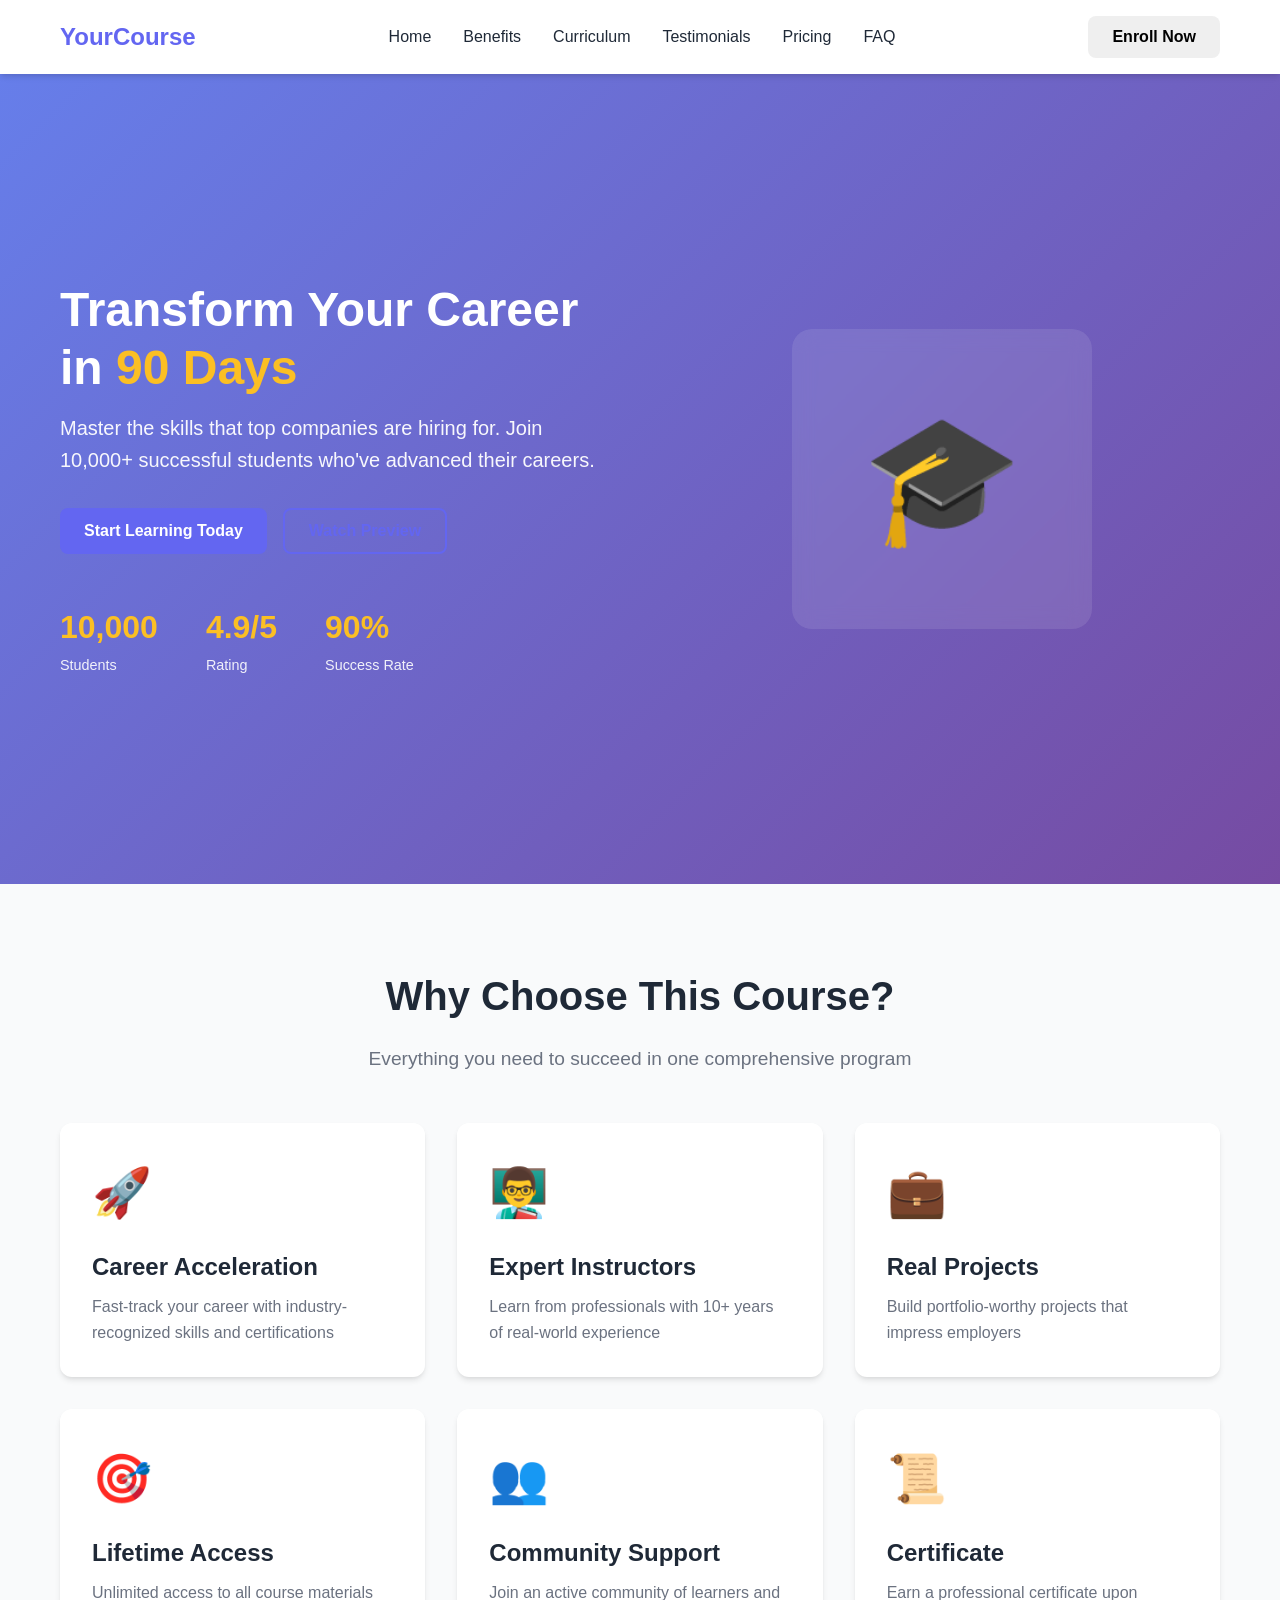
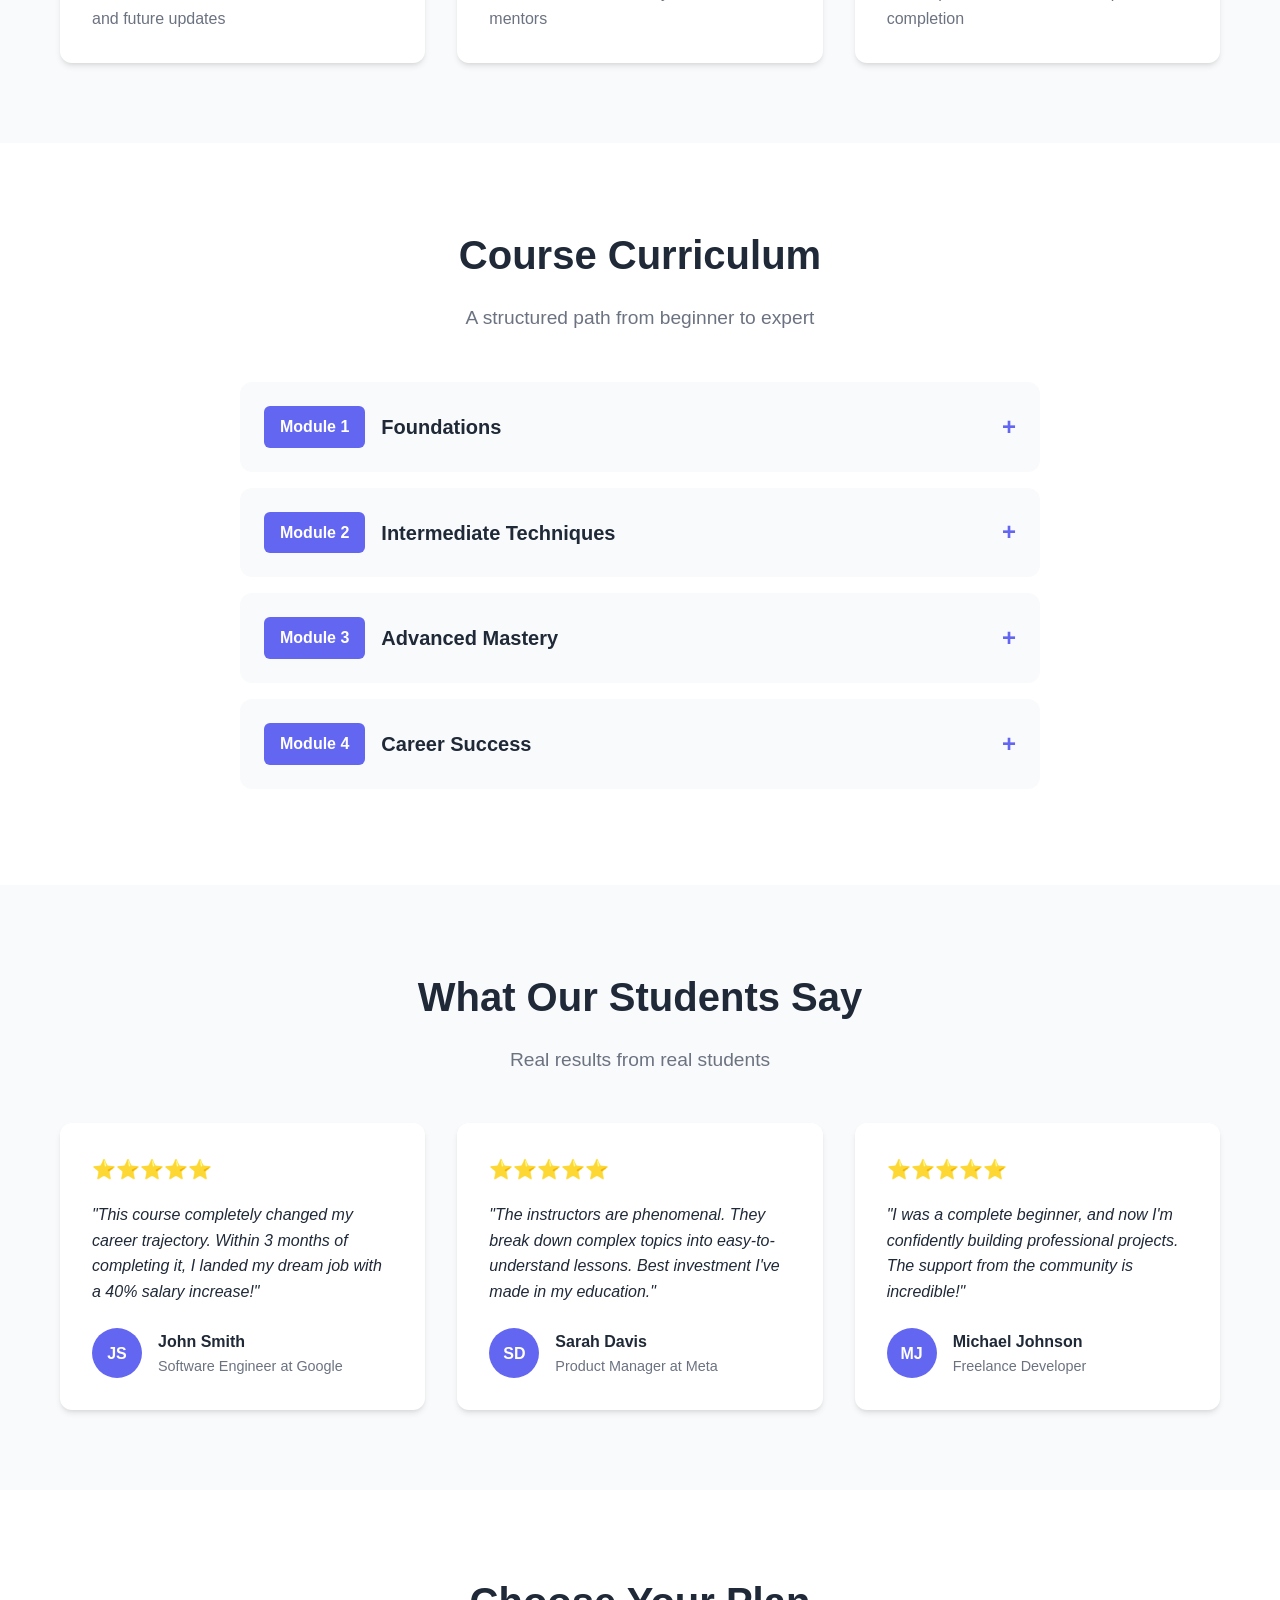
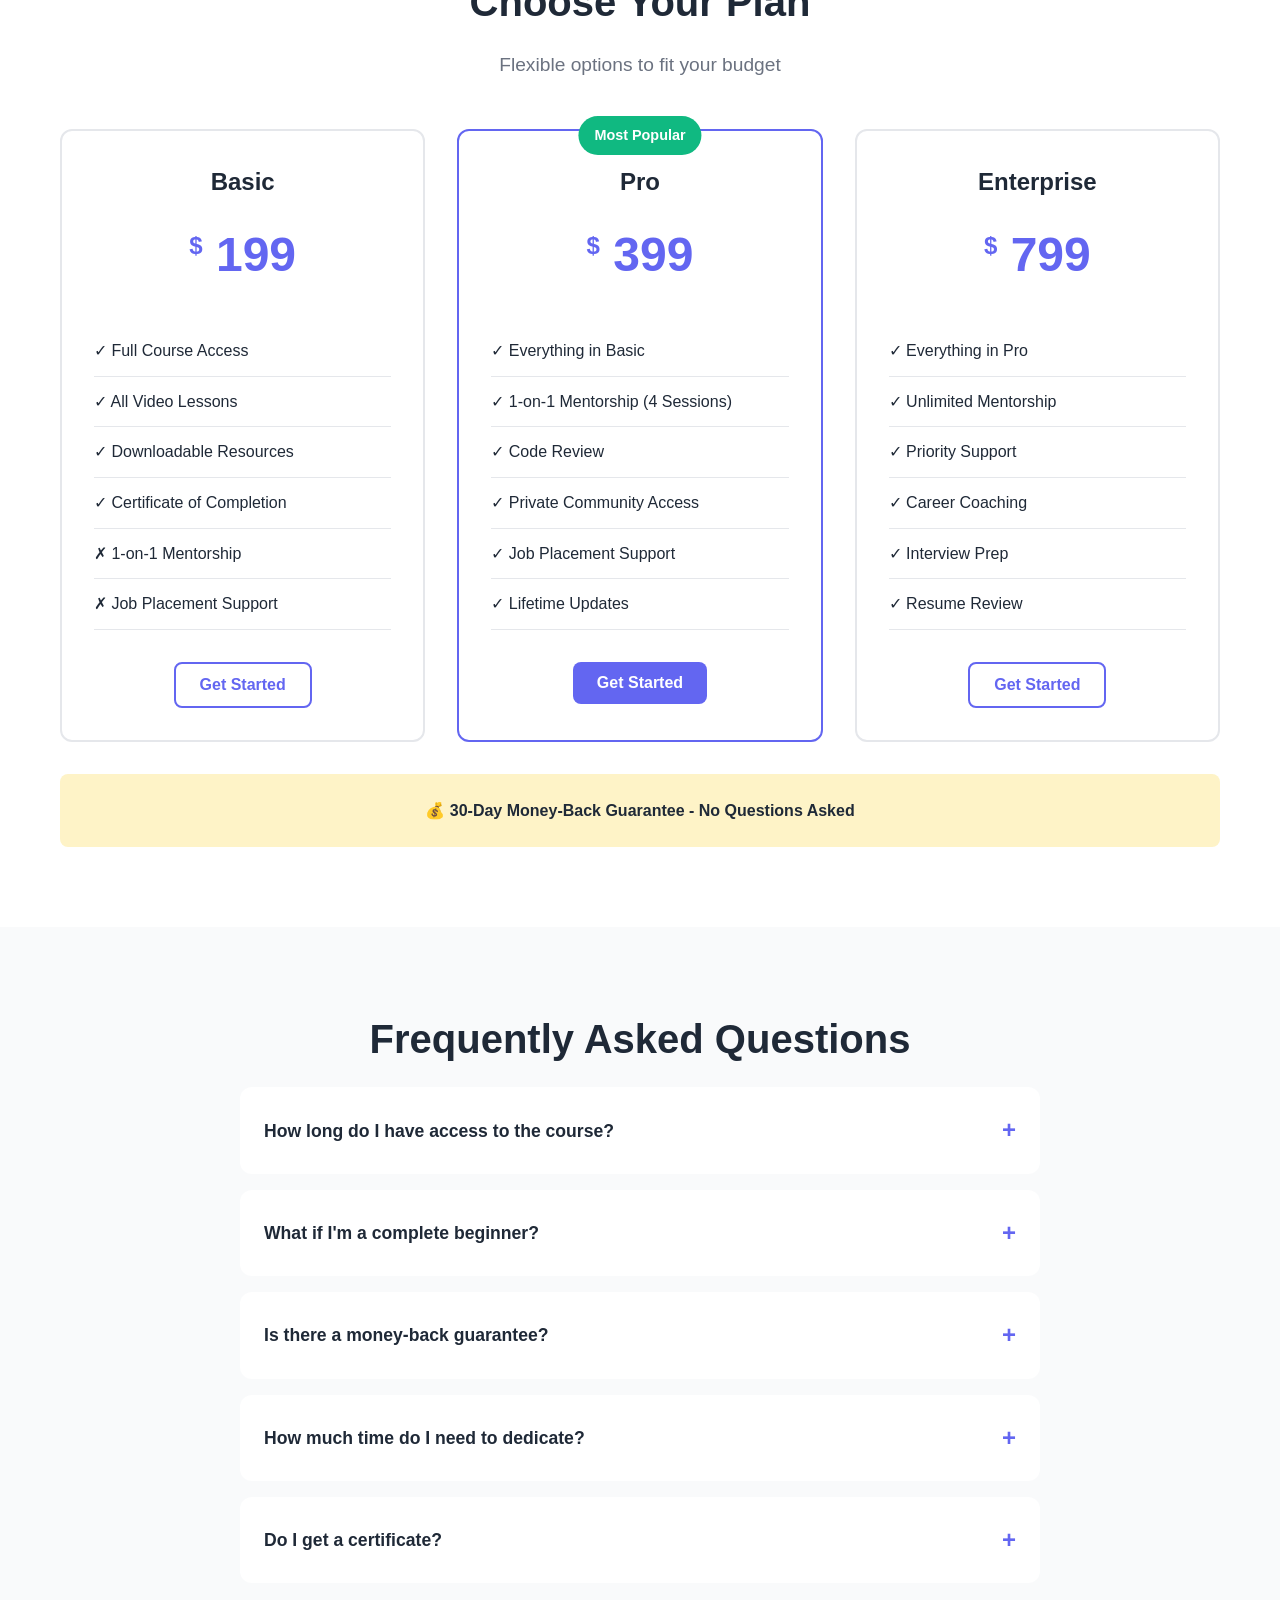
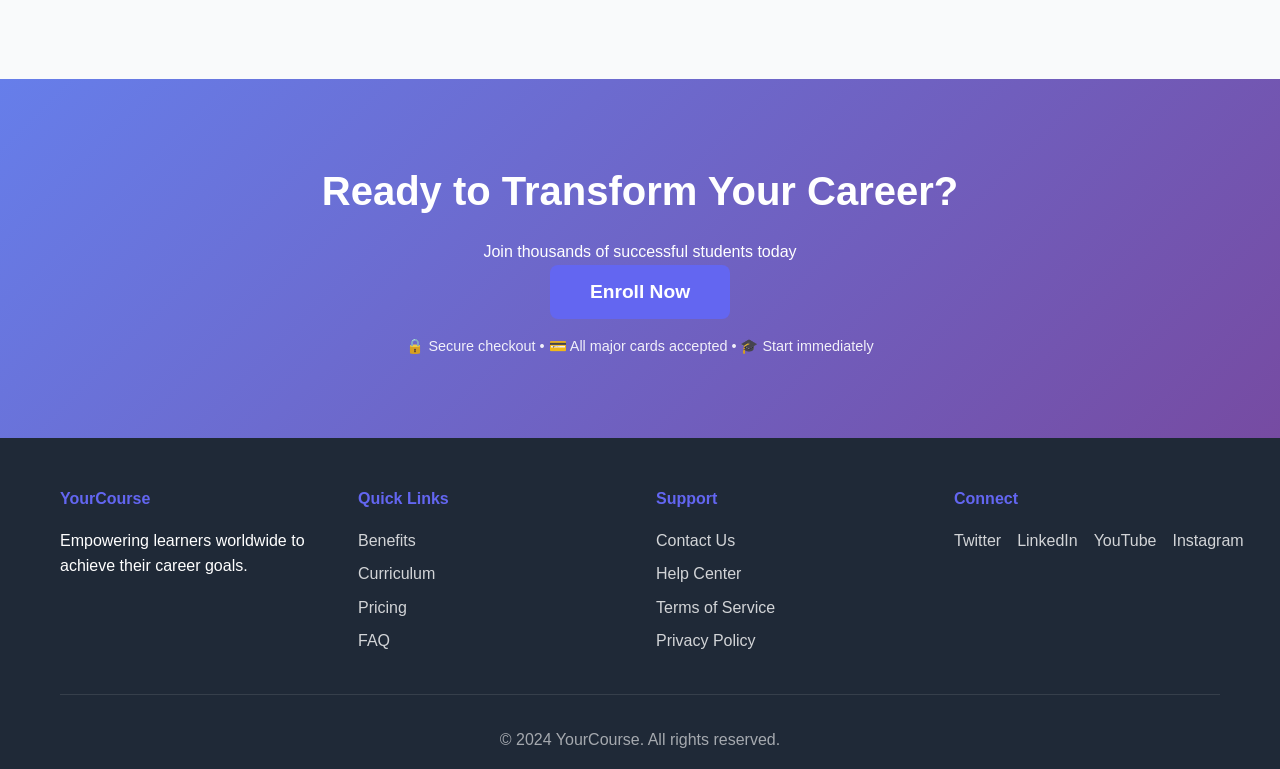
==== index.html @ 34259ab9 "Add professional course sales page - Create responsive landing page with HTML, CSS, and JavaScript -" ====
<!DOCTYPE html>
<html lang="en">
<head>
    <meta charset="UTF-8">
    <meta name="viewport" content="width=device-width, initial-scale=1.0">
    <meta name="description" content="Transform your career with our comprehensive course. Learn from industry experts and master in-demand skills.">
    <title>Master Your Skills - Professional Course</title>
    <link rel="stylesheet" href="styles.css">
</head>
<body>
    <!-- Navigation -->
    <nav class="navbar" id="navbar">
        <div class="container nav-container">
            <div class="logo">YourCourse</div>
            <ul class="nav-menu" id="navMenu">
                <li><a href="#hero">Home</a></li>
                <li><a href="#benefits">Benefits</a></li>
                <li><a href="#curriculum">Curriculum</a></li>
                <li><a href="#testimonials">Testimonials</a></li>
                <li><a href="#pricing">Pricing</a></li>
                <li><a href="#faq">FAQ</a></li>
            </ul>
            <button class="cta-button nav-cta">Enroll Now</button>
            <div class="hamburger" id="hamburger">
                <span></span>
                <span></span>
                <span></span>
            </div>
        </div>
    </nav>

    <!-- Hero Section -->
    <section id="hero" class="hero">
        <div class="container hero-container">
            <div class="hero-content">
                <h1 class="hero-title">Transform Your Career in <span class="highlight">90 Days</span></h1>
                <p class="hero-subtitle">Master the skills that top companies are hiring for. Join 10,000+ successful students who've advanced their careers.</p>
                <div class="hero-cta">
                    <button class="cta-button primary">Start Learning Today</button>
                    <button class="cta-button secondary">Watch Preview</button>
                </div>
                <div class="hero-stats">
                    <div class="stat">
                        <span class="stat-number">10,000+</span>
                        <span class="stat-label">Students</span>
                    </div>
                    <div class="stat">
                        <span class="stat-number">4.9/5</span>
                        <span class="stat-label">Rating</span>
                    </div>
                    <div class="stat">
                        <span class="stat-number">90%</span>
                        <span class="stat-label">Success Rate</span>
                    </div>
                </div>
            </div>
            <div class="hero-image">
                <div class="placeholder-image">🎓</div>
            </div>
        </div>
    </section>

    <!-- Benefits Section -->
    <section id="benefits" class="benefits">
        <div class="container">
            <h2 class="section-title">Why Choose This Course?</h2>
            <p class="section-subtitle">Everything you need to succeed in one comprehensive program</p>
            <div class="benefits-grid">
                <div class="benefit-card">
                    <div class="benefit-icon">🚀</div>
                    <h3>Career Acceleration</h3>
                    <p>Fast-track your career with industry-recognized skills and certifications</p>
                </div>
                <div class="benefit-card">
                    <div class="benefit-icon">👨‍🏫</div>
                    <h3>Expert Instructors</h3>
                    <p>Learn from professionals with 10+ years of real-world experience</p>
                </div>
                <div class="benefit-card">
                    <div class="benefit-icon">💼</div>
                    <h3>Real Projects</h3>
                    <p>Build portfolio-worthy projects that impress employers</p>
                </div>
                <div class="benefit-card">
                    <div class="benefit-icon">🎯</div>
                    <h3>Lifetime Access</h3>
                    <p>Unlimited access to all course materials and future updates</p>
                </div>
                <div class="benefit-card">
                    <div class="benefit-icon">👥</div>
                    <h3>Community Support</h3>
                    <p>Join an active community of learners and mentors</p>
                </div>
                <div class="benefit-card">
                    <div class="benefit-icon">📜</div>
                    <h3>Certificate</h3>
                    <p>Earn a professional certificate upon completion</p>
                </div>
            </div>
        </div>
    </section>

    <!-- Curriculum Section -->
    <section id="curriculum" class="curriculum">
        <div class="container">
            <h2 class="section-title">Course Curriculum</h2>
            <p class="section-subtitle">A structured path from beginner to expert</p>
            <div class="curriculum-container">
                <div class="module">
                    <div class="module-header">
                        <span class="module-number">Module 1</span>
                        <h3>Foundations</h3>
                        <span class="module-toggle">+</span>
                    </div>
                    <div class="module-content">
                        <ul>
                            <li>✓ Introduction and Overview</li>
                            <li>✓ Core Concepts and Principles</li>
                            <li>✓ Setting Up Your Environment</li>
                            <li>✓ First Hands-On Project</li>
                        </ul>
                    </div>
                </div>
                <div class="module">
                    <div class="module-header">
                        <span class="module-number">Module 2</span>
                        <h3>Intermediate Techniques</h3>
                        <span class="module-toggle">+</span>
                    </div>
                    <div class="module-content">
                        <ul>
                            <li>✓ Advanced Concepts</li>
                            <li>✓ Best Practices and Patterns</li>
                            <li>✓ Real-World Applications</li>
                            <li>✓ Project: Build a Full Application</li>
                        </ul>
                    </div>
                </div>
                <div class="module">
                    <div class="module-header">
                        <span class="module-number">Module 3</span>
                        <h3>Advanced Mastery</h3>
                        <span class="module-toggle">+</span>
                    </div>
                    <div class="module-content">
                        <ul>
                            <li>✓ Expert-Level Techniques</li>
                            <li>✓ Performance Optimization</li>
                            <li>✓ Industry Best Practices</li>
                            <li>✓ Capstone Project</li>
                        </ul>
                    </div>
                </div>
                <div class="module">
                    <div class="module-header">
                        <span class="module-number">Module 4</span>
                        <h3>Career Success</h3>
                        <span class="module-toggle">+</span>
                    </div>
                    <div class="module-content">
                        <ul>
                            <li>✓ Portfolio Development</li>
                            <li>✓ Interview Preparation</li>
                            <li>✓ Job Search Strategies</li>
                            <li>✓ Continuing Education Path</li>
                        </ul>
                    </div>
                </div>
            </div>
        </div>
    </section>

    <!-- Testimonials Section -->
    <section id="testimonials" class="testimonials">
        <div class="container">
            <h2 class="section-title">What Our Students Say</h2>
            <p class="section-subtitle">Real results from real students</p>
            <div class="testimonials-grid">
                <div class="testimonial-card">
                    <div class="stars">⭐⭐⭐⭐⭐</div>
                    <p class="testimonial-text">"This course completely changed my career trajectory. Within 3 months of completing it, I landed my dream job with a 40% salary increase!"</p>
                    <div class="testimonial-author">
                        <div class="author-avatar">JS</div>
                        <div>
                            <div class="author-name">John Smith</div>
                            <div class="author-title">Software Engineer at Google</div>
                        </div>
                    </div>
                </div>
                <div class="testimonial-card">
                    <div class="stars">⭐⭐⭐⭐⭐</div>
                    <p class="testimonial-text">"The instructors are phenomenal. They break down complex topics into easy-to-understand lessons. Best investment I've made in my education."</p>
                    <div class="testimonial-author">
                        <div class="author-avatar">SD</div>
                        <div>
                            <div class="author-name">Sarah Davis</div>
                            <div class="author-title">Product Manager at Meta</div>
                        </div>
                    </div>
                </div>
                <div class="testimonial-card">
                    <div class="stars">⭐⭐⭐⭐⭐</div>
                    <p class="testimonial-text">"I was a complete beginner, and now I'm confidently building professional projects. The support from the community is incredible!"</p>
                    <div class="testimonial-author">
                        <div class="author-avatar">MJ</div>
                        <div>
                            <div class="author-name">Michael Johnson</div>
                            <div class="author-title">Freelance Developer</div>
                        </div>
                    </div>
                </div>
            </div>
        </div>
    </section>

    <!-- Pricing Section -->
    <section id="pricing" class="pricing">
        <div class="container">
            <h2 class="section-title">Choose Your Plan</h2>
            <p class="section-subtitle">Flexible options to fit your budget</p>
            <div class="pricing-grid">
                <div class="pricing-card">
                    <h3 class="plan-name">Basic</h3>
                    <div class="plan-price">
                        <span class="currency">$</span>
                        <span class="amount">199</span>
                    </div>
                    <ul class="plan-features">
                        <li>✓ Full Course Access</li>
                        <li>✓ All Video Lessons</li>
                        <li>✓ Downloadable Resources</li>
                        <li>✓ Certificate of Completion</li>
                        <li>✗ 1-on-1 Mentorship</li>
                        <li>✗ Job Placement Support</li>
                    </ul>
                    <button class="cta-button secondary">Get Started</button>
                </div>
                <div class="pricing-card featured">
                    <div class="popular-badge">Most Popular</div>
                    <h3 class="plan-name">Pro</h3>
                    <div class="plan-price">
                        <span class="currency">$</span>
                        <span class="amount">399</span>
                    </div>
                    <ul class="plan-features">
                        <li>✓ Everything in Basic</li>
                        <li>✓ 1-on-1 Mentorship (4 Sessions)</li>
                        <li>✓ Code Review</li>
                        <li>✓ Private Community Access</li>
                        <li>✓ Job Placement Support</li>
                        <li>✓ Lifetime Updates</li>
                    </ul>
                    <button class="cta-button primary">Get Started</button>
                </div>
                <div class="pricing-card">
                    <h3 class="plan-name">Enterprise</h3>
                    <div class="plan-price">
                        <span class="currency">$</span>
                        <span class="amount">799</span>
                    </div>
                    <ul class="plan-features">
                        <li>✓ Everything in Pro</li>
                        <li>✓ Unlimited Mentorship</li>
                        <li>✓ Priority Support</li>
                        <li>✓ Career Coaching</li>
                        <li>✓ Interview Prep</li>
                        <li>✓ Resume Review</li>
                    </ul>
                    <button class="cta-button secondary">Get Started</button>
                </div>
            </div>
            <div class="money-back">
                <p>💰 30-Day Money-Back Guarantee - No Questions Asked</p>
            </div>
        </div>
    </section>

    <!-- FAQ Section -->
    <section id="faq" class="faq">
        <div class="container">
            <h2 class="section-title">Frequently Asked Questions</h2>
            <div class="faq-container">
                <div class="faq-item">
                    <div class="faq-question">
                        <h3>How long do I have access to the course?</h3>
                        <span class="faq-toggle">+</span>
                    </div>
                    <div class="faq-answer">
                        <p>You have lifetime access to the course materials, including all future updates and additions. Learn at your own pace!</p>
                    </div>
                </div>
                <div class="faq-item">
                    <div class="faq-question">
                        <h3>What if I'm a complete beginner?</h3>
                        <span class="faq-toggle">+</span>
                    </div>
                    <div class="faq-answer">
                        <p>This course is designed for all levels. We start from the basics and progressively build your skills to an advanced level.</p>
                    </div>
                </div>
                <div class="faq-item">
                    <div class="faq-question">
                        <h3>Is there a money-back guarantee?</h3>
                        <span class="faq-toggle">+</span>
                    </div>
                    <div class="faq-answer">
                        <p>Yes! We offer a 30-day money-back guarantee. If you're not satisfied for any reason, we'll refund your purchase in full.</p>
                    </div>
                </div>
                <div class="faq-item">
                    <div class="faq-question">
                        <h3>How much time do I need to dedicate?</h3>
                        <span class="faq-toggle">+</span>
                    </div>
                    <div class="faq-answer">
                        <p>We recommend 5-10 hours per week to complete the course in 90 days. However, you can learn at your own pace with lifetime access.</p>
                    </div>
                </div>
                <div class="faq-item">
                    <div class="faq-question">
                        <h3>Do I get a certificate?</h3>
                        <span class="faq-toggle">+</span>
                    </div>
                    <div class="faq-answer">
                        <p>Yes! Upon completion, you'll receive a professional certificate that you can add to your resume and LinkedIn profile.</p>
                    </div>
                </div>
            </div>
        </div>
    </section>

    <!-- CTA Section -->
    <section class="cta-section">
        <div class="container">
            <h2>Ready to Transform Your Career?</h2>
            <p>Join thousands of successful students today</p>
            <button class="cta-button primary large">Enroll Now</button>
            <p class="cta-note">🔒 Secure checkout • 💳 All major cards accepted • 🎓 Start immediately</p>
        </div>
    </section>

    <!-- Footer -->
    <footer class="footer">
        <div class="container">
            <div class="footer-content">
                <div class="footer-section">
                    <h4>YourCourse</h4>
                    <p>Empowering learners worldwide to achieve their career goals.</p>
                </div>
                <div class="footer-section">
                    <h4>Quick Links</h4>
                    <ul>
                        <li><a href="#benefits">Benefits</a></li>
                        <li><a href="#curriculum">Curriculum</a></li>
                        <li><a href="#pricing">Pricing</a></li>
                        <li><a href="#faq">FAQ</a></li>
                    </ul>
                </div>
                <div class="footer-section">
                    <h4>Support</h4>
                    <ul>
                        <li><a href="#">Contact Us</a></li>
                        <li><a href="#">Help Center</a></li>
                        <li><a href="#">Terms of Service</a></li>
                        <li><a href="#">Privacy Policy</a></li>
                    </ul>
                </div>
                <div class="footer-section">
                    <h4>Connect</h4>
                    <div class="social-links">
                        <a href="#">Twitter</a>
                        <a href="#">LinkedIn</a>
                        <a href="#">YouTube</a>
                        <a href="#">Instagram</a>
                    </div>
                </div>
            </div>
            <div class="footer-bottom">
                <p>&copy; 2024 YourCourse. All rights reserved.</p>
            </div>
        </div>
    </footer>

    <script src="script.js"></script>
</body>
</html>
---- styles.css ----
/* Reset and Base Styles */
* {
    margin: 0;
    padding: 0;
    box-sizing: border-box;
}

:root {
    --primary-color: #6366f1;
    --primary-dark: #4f46e5;
    --secondary-color: #10b981;
    --text-dark: #1f2937;
    --text-light: #6b7280;
    --bg-light: #f9fafb;
    --bg-white: #ffffff;
    --border-color: #e5e7eb;
    --shadow: 0 4px 6px -1px rgba(0, 0, 0, 0.1), 0 2px 4px -1px rgba(0, 0, 0, 0.06);
    --shadow-lg: 0 10px 15px -3px rgba(0, 0, 0, 0.1), 0 4px 6px -2px rgba(0, 0, 0, 0.05);
}

body {
    font-family: -apple-system, BlinkMacSystemFont, 'Segoe UI', Roboto, Oxygen, Ubuntu, Cantarell, sans-serif;
    line-height: 1.6;
    color: var(--text-dark);
    overflow-x: hidden;
}

.container {
    max-width: 1200px;
    margin: 0 auto;
    padding: 0 20px;
}

/* Navigation */
.navbar {
    background: var(--bg-white);
    box-shadow: var(--shadow);
    position: sticky;
    top: 0;
    z-index: 1000;
    transition: all 0.3s ease;
}

.navbar.scrolled {
    box-shadow: var(--shadow-lg);
}

.nav-container {
    display: flex;
    justify-content: space-between;
    align-items: center;
    padding: 1rem 20px;
}

.logo {
    font-size: 1.5rem;
    font-weight: 700;
    color: var(--primary-color);
}

.nav-menu {
    display: flex;
    list-style: none;
    gap: 2rem;
}

.nav-menu a {
    text-decoration: none;
    color: var(--text-dark);
    font-weight: 500;
    transition: color 0.3s ease;
}

.nav-menu a:hover {
    color: var(--primary-color);
}

.nav-cta {
    display: block;
}

.hamburger {
    display: none;
    flex-direction: column;
    cursor: pointer;
    gap: 4px;
}

.hamburger span {
    width: 25px;
    height: 3px;
    background: var(--text-dark);
    transition: all 0.3s ease;
}

.hamburger.active span:nth-child(1) {
    transform: rotate(45deg) translate(5px, 5px);
}

.hamburger.active span:nth-child(2) {
    opacity: 0;
}

.hamburger.active span:nth-child(3) {
    transform: rotate(-45deg) translate(7px, -6px);
}

/* Buttons */
.cta-button {
    padding: 0.75rem 1.5rem;
    border: none;
    border-radius: 8px;
    font-size: 1rem;
    font-weight: 600;
    cursor: pointer;
    transition: all 0.3s ease;
}

.cta-button.primary {
    background: var(--primary-color);
    color: white;
}

.cta-button.primary:hover {
    background: var(--primary-dark);
    transform: translateY(-2px);
    box-shadow: var(--shadow-lg);
}

.cta-button.secondary {
    background: transparent;
    color: var(--primary-color);
    border: 2px solid var(--primary-color);
}

.cta-button.secondary:hover {
    background: var(--primary-color);
    color: white;
}

.cta-button.large {
    padding: 1rem 2.5rem;
    font-size: 1.2rem;
}

/* Hero Section */
.hero {
    background: linear-gradient(135deg, #667eea 0%, #764ba2 100%);
    color: white;
    padding: 5rem 0;
    min-height: 90vh;
    display: flex;
    align-items: center;
}

.hero-container {
    display: grid;
    grid-template-columns: 1fr 1fr;
    gap: 3rem;
    align-items: center;
}

.hero-title {
    font-size: 3rem;
    font-weight: 800;
    line-height: 1.2;
    margin-bottom: 1rem;
}

.hero-title .highlight {
    color: #fbbf24;
}

.hero-subtitle {
    font-size: 1.25rem;
    margin-bottom: 2rem;
    opacity: 0.95;
}

.hero-cta {
    display: flex;
    gap: 1rem;
    margin-bottom: 3rem;
}

.hero-stats {
    display: flex;
    gap: 3rem;
}

.stat {
    display: flex;
    flex-direction: column;
}

.stat-number {
    font-size: 2rem;
    font-weight: 700;
    color: #fbbf24;
}

.stat-label {
    font-size: 0.9rem;
    opacity: 0.9;
}

.hero-image {
    display: flex;
    justify-content: center;
    align-items: center;
}

.placeholder-image {
    width: 300px;
    height: 300px;
    background: rgba(255, 255, 255, 0.1);
    border-radius: 20px;
    display: flex;
    justify-content: center;
    align-items: center;
    font-size: 8rem;
    backdrop-filter: blur(10px);
    animation: float 3s ease-in-out infinite;
}

@keyframes float {
    0%, 100% {
        transform: translateY(0px);
    }
    50% {
        transform: translateY(-20px);
    }
}

/* Benefits Section */
.benefits {
    padding: 5rem 0;
    background: var(--bg-light);
}

.section-title {
    font-size: 2.5rem;
    text-align: center;
    margin-bottom: 1rem;
    color: var(--text-dark);
}

.section-subtitle {
    text-align: center;
    font-size: 1.2rem;
    color: var(--text-light);
    margin-bottom: 3rem;
}

.benefits-grid {
    display: grid;
    grid-template-columns: repeat(auto-fit, minmax(300px, 1fr));
    gap: 2rem;
}

.benefit-card {
    background: var(--bg-white);
    padding: 2rem;
    border-radius: 12px;
    box-shadow: var(--shadow);
    transition: all 0.3s ease;
}

.benefit-card:hover {
    transform: translateY(-5px);
    box-shadow: var(--shadow-lg);
}

.benefit-icon {
    font-size: 3rem;
    margin-bottom: 1rem;
}

.benefit-card h3 {
    font-size: 1.5rem;
    margin-bottom: 0.5rem;
    color: var(--text-dark);
}

.benefit-card p {
    color: var(--text-light);
}

/* Curriculum Section */
.curriculum {
    padding: 5rem 0;
    background: var(--bg-white);
}

.curriculum-container {
    max-width: 800px;
    margin: 0 auto;
}

.module {
    background: var(--bg-light);
    border-radius: 12px;
    margin-bottom: 1rem;
    overflow: hidden;
    transition: all 0.3s ease;
}

.module-header {
    padding: 1.5rem;
    display: flex;
    align-items: center;
    gap: 1rem;
    cursor: pointer;
    transition: background 0.3s ease;
}

.module-header:hover {
    background: #f3f4f6;
}

.module-number {
    background: var(--primary-color);
    color: white;
    padding: 0.5rem 1rem;
    border-radius: 6px;
    font-weight: 700;
}

.module-header h3 {
    flex: 1;
    font-size: 1.25rem;
}

.module-toggle {
    font-size: 1.5rem;
    font-weight: 700;
    color: var(--primary-color);
    transition: transform 0.3s ease;
}

.module.active .module-toggle {
    transform: rotate(45deg);
}

.module-content {
    max-height: 0;
    overflow: hidden;
    transition: max-height 0.3s ease;
}

.module.active .module-content {
    max-height: 500px;
}

.module-content ul {
    padding: 0 1.5rem 1.5rem 1.5rem;
    list-style: none;
}

.module-content li {
    padding: 0.5rem 0;
    color: var(--text-dark);
}

/* Testimonials Section */
.testimonials {
    padding: 5rem 0;
    background: var(--bg-light);
}

.testimonials-grid {
    display: grid;
    grid-template-columns: repeat(auto-fit, minmax(300px, 1fr));
    gap: 2rem;
}

.testimonial-card {
    background: var(--bg-white);
    padding: 2rem;
    border-radius: 12px;
    box-shadow: var(--shadow);
}

.stars {
    font-size: 1.2rem;
    margin-bottom: 1rem;
}

.testimonial-text {
    color: var(--text-dark);
    margin-bottom: 1.5rem;
    font-style: italic;
}

.testimonial-author {
    display: flex;
    gap: 1rem;
    align-items: center;
}

.author-avatar {
    width: 50px;
    height: 50px;
    border-radius: 50%;
    background: var(--primary-color);
    color: white;
    display: flex;
    justify-content: center;
    align-items: center;
    font-weight: 700;
}

.author-name {
    font-weight: 600;
    color: var(--text-dark);
}

.author-title {
    font-size: 0.9rem;
    color: var(--text-light);
}

/* Pricing Section */
.pricing {
    padding: 5rem 0;
    background: var(--bg-white);
}

.pricing-grid {
    display: grid;
    grid-template-columns: repeat(auto-fit, minmax(300px, 1fr));
    gap: 2rem;
    margin-bottom: 2rem;
}

.pricing-card {
    background: var(--bg-white);
    border: 2px solid var(--border-color);
    border-radius: 12px;
    padding: 2rem;
    text-align: center;
    transition: all 0.3s ease;
    position: relative;
}

.pricing-card:hover {
    transform: translateY(-5px);
    box-shadow: var(--shadow-lg);
}

.pricing-card.featured {
    border-color: var(--primary-color);
    transform: scale(1.05);
}

.popular-badge {
    position: absolute;
    top: -15px;
    left: 50%;
    transform: translateX(-50%);
    background: var(--secondary-color);
    color: white;
    padding: 0.5rem 1rem;
    border-radius: 20px;
    font-size: 0.9rem;
    font-weight: 600;
}

.plan-name {
    font-size: 1.5rem;
    margin-bottom: 1rem;
    color: var(--text-dark);
}

.plan-price {
    font-size: 3rem;
    font-weight: 700;
    color: var(--primary-color);
    margin-bottom: 2rem;
}

.currency {
    font-size: 1.5rem;
    vertical-align: super;
}

.plan-features {
    list-style: none;
    margin-bottom: 2rem;
    text-align: left;
}

.plan-features li {
    padding: 0.75rem 0;
    border-bottom: 1px solid var(--border-color);
}

.money-back {
    text-align: center;
    padding: 1.5rem;
    background: #fef3c7;
    border-radius: 8px;
    font-weight: 600;
    color: var(--text-dark);
}

/* FAQ Section */
.faq {
    padding: 5rem 0;
    background: var(--bg-light);
}

.faq-container {
    max-width: 800px;
    margin: 0 auto;
}

.faq-item {
    background: var(--bg-white);
    border-radius: 12px;
    margin-bottom: 1rem;
    overflow: hidden;
}

.faq-question {
    padding: 1.5rem;
    display: flex;
    justify-content: space-between;
    align-items: center;
    cursor: pointer;
    transition: background 0.3s ease;
}

.faq-question:hover {
    background: var(--bg-light);
}

.faq-question h3 {
    font-size: 1.1rem;
    color: var(--text-dark);
}

.faq-toggle {
    font-size: 1.5rem;
    font-weight: 700;
    color: var(--primary-color);
    transition: transform 0.3s ease;
}

.faq-item.active .faq-toggle {
    transform: rotate(45deg);
}

.faq-answer {
    max-height: 0;
    overflow: hidden;
    transition: max-height 0.3s ease;
}

.faq-item.active .faq-answer {
    max-height: 300px;
}

.faq-answer p {
    padding: 0 1.5rem 1.5rem 1.5rem;
    color: var(--text-light);
}

/* CTA Section */
.cta-section {
    padding: 5rem 0;
    background: linear-gradient(135deg, #667eea 0%, #764ba2 100%);
    color: white;
    text-align: center;
}

.cta-section h2 {
    font-size: 2.5rem;
    margin-bottom: 1rem;
}

.cta-section > p {
    font-size: 1.2rem;
    margin-bottom: 2rem;
}

.cta-note {
    margin-top: 1rem;
    font-size: 0.9rem;
    opacity: 0.9;
}

/* Footer */
.footer {
    background: var(--text-dark);
    color: white;
    padding: 3rem 0 1rem;
}

.footer-content {
    display: grid;
    grid-template-columns: repeat(auto-fit, minmax(250px, 1fr));
    gap: 2rem;
    margin-bottom: 2rem;
}

.footer-section h4 {
    margin-bottom: 1rem;
    color: var(--primary-color);
}

.footer-section ul {
    list-style: none;
}

.footer-section ul li {
    margin-bottom: 0.5rem;
}

.footer-section a {
    color: rgba(255, 255, 255, 0.8);
    text-decoration: none;
    transition: color 0.3s ease;
}

.footer-section a:hover {
    color: white;
}

.social-links {
    display: flex;
    gap: 1rem;
}

.footer-bottom {
    text-align: center;
    padding-top: 2rem;
    border-top: 1px solid rgba(255, 255, 255, 0.1);
    color: rgba(255, 255, 255, 0.6);
}

/* Responsive Design */
@media (max-width: 768px) {
    .hamburger {
        display: flex;
    }

    .nav-menu {
        position: absolute;
        top: 100%;
        left: 0;
        right: 0;
        background: var(--bg-white);
        flex-direction: column;
        padding: 2rem;
        box-shadow: var(--shadow-lg);
        transform: translateY(-100%);
        opacity: 0;
        pointer-events: none;
        transition: all 0.3s ease;
    }

    .nav-menu.active {
        transform: translateY(0);
        opacity: 1;
        pointer-events: all;
    }

    .nav-cta {
        display: none;
    }

    .hero-container {
        grid-template-columns: 1fr;
        text-align: center;
    }

    .hero-title {
        font-size: 2rem;
    }

    .hero-subtitle {
        font-size: 1rem;
    }

    .hero-cta {
        flex-direction: column;
    }

    .hero-stats {
        justify-content: center;
        gap: 2rem;
    }

    .placeholder-image {
        width: 200px;
        height: 200px;
        font-size: 5rem;
    }

    .section-title {
        font-size: 2rem;
    }

    .benefits-grid,
    .testimonials-grid,
    .pricing-grid {
        grid-template-columns: 1fr;
    }

    .pricing-card.featured {
        transform: scale(1);
    }

    .plan-price {
        font-size: 2.5rem;
    }
}

/* Smooth Scrolling */
html {
    scroll-behavior: smooth;
}

/* Animations */
@keyframes fadeIn {
    from {
        opacity: 0;
        transform: translateY(20px);
    }
    to {
        opacity: 1;
        transform: translateY(0);
    }
}

.benefit-card,
.testimonial-card,
.pricing-card {
    animation: fadeIn 0.6s ease forwards;
}
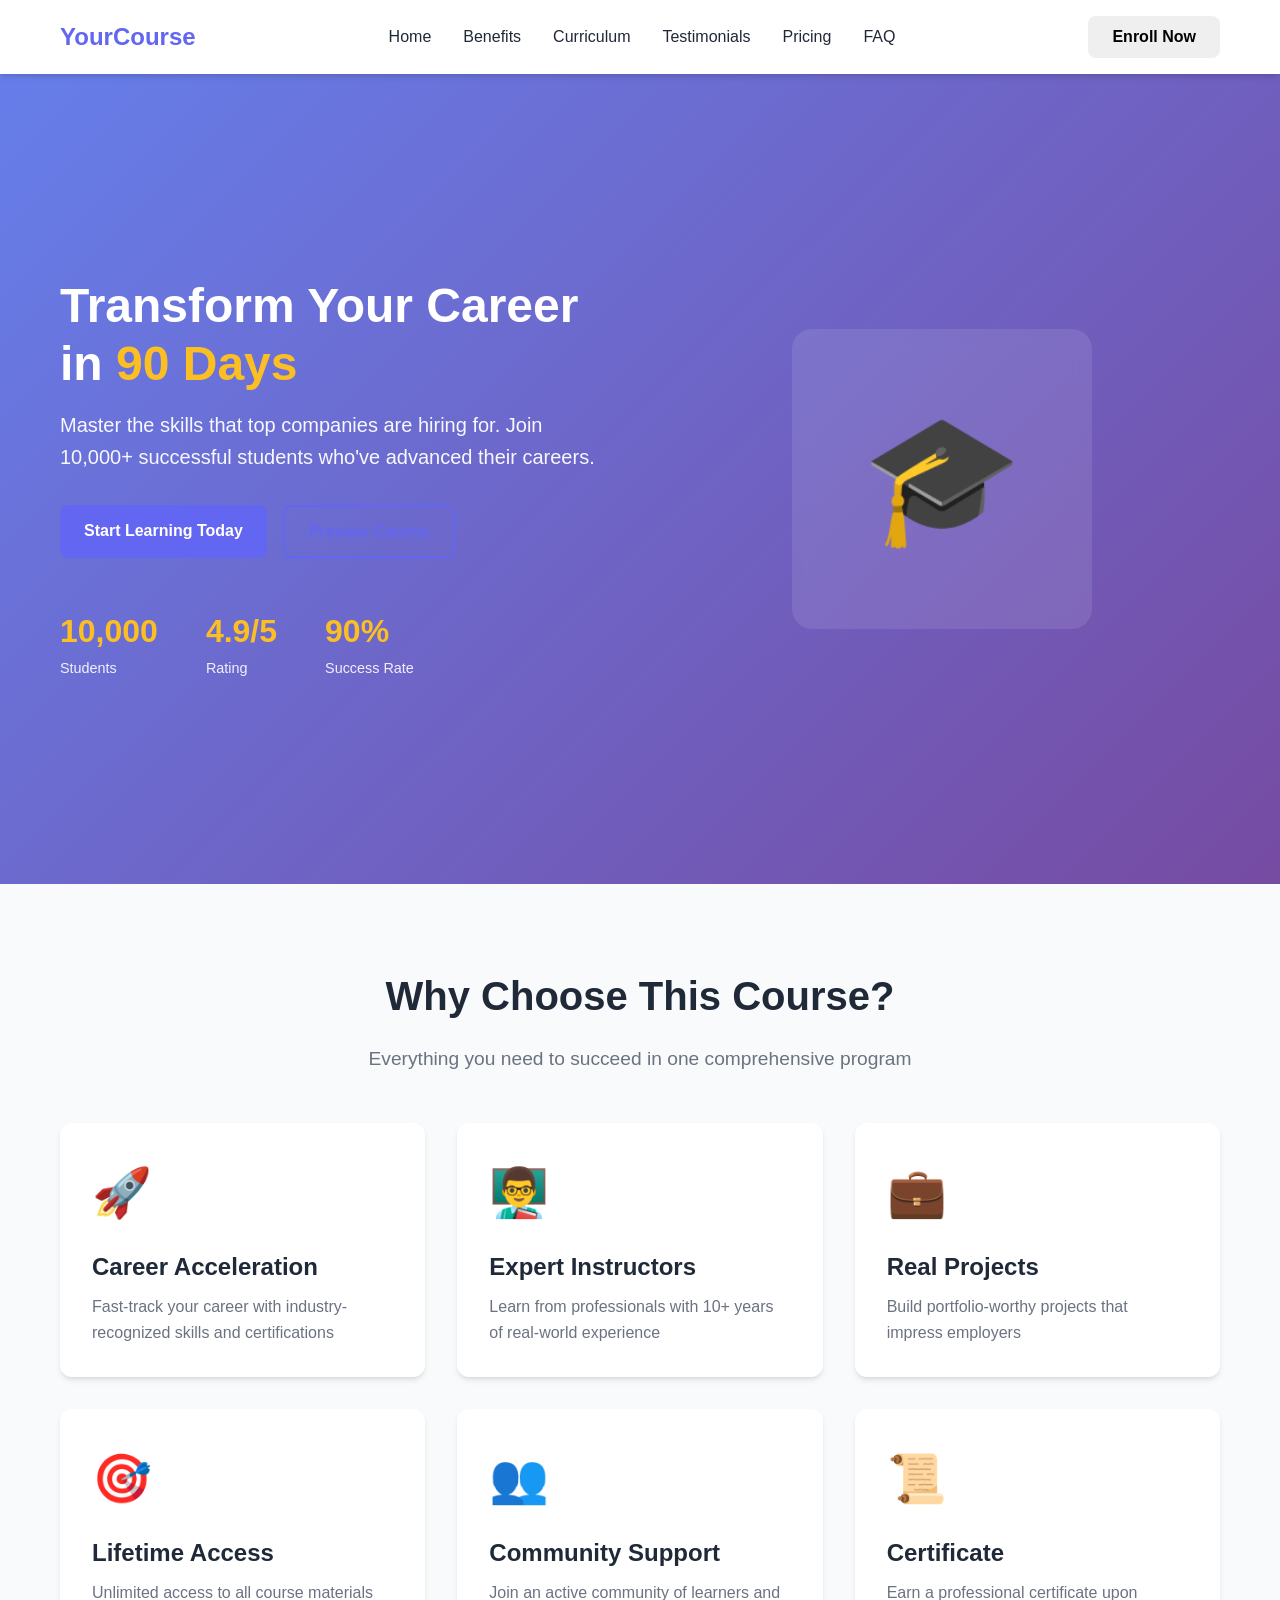
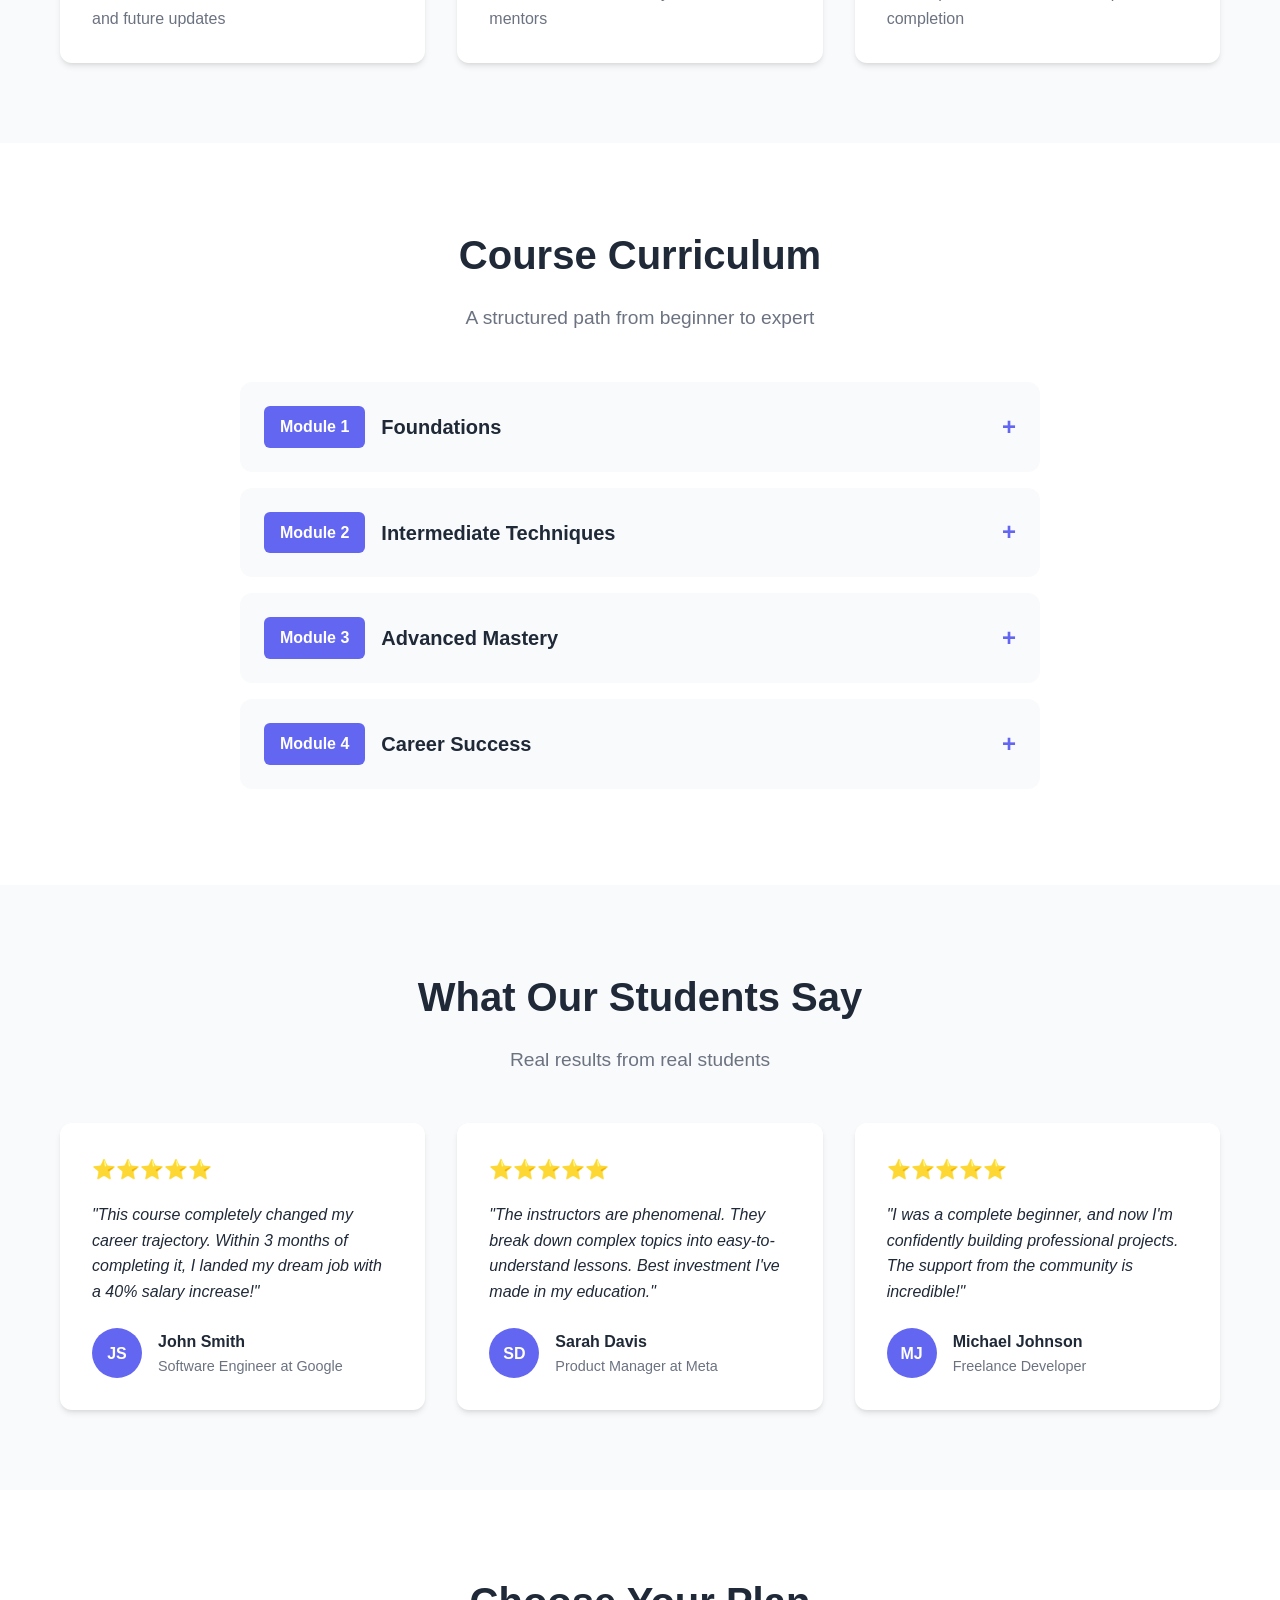
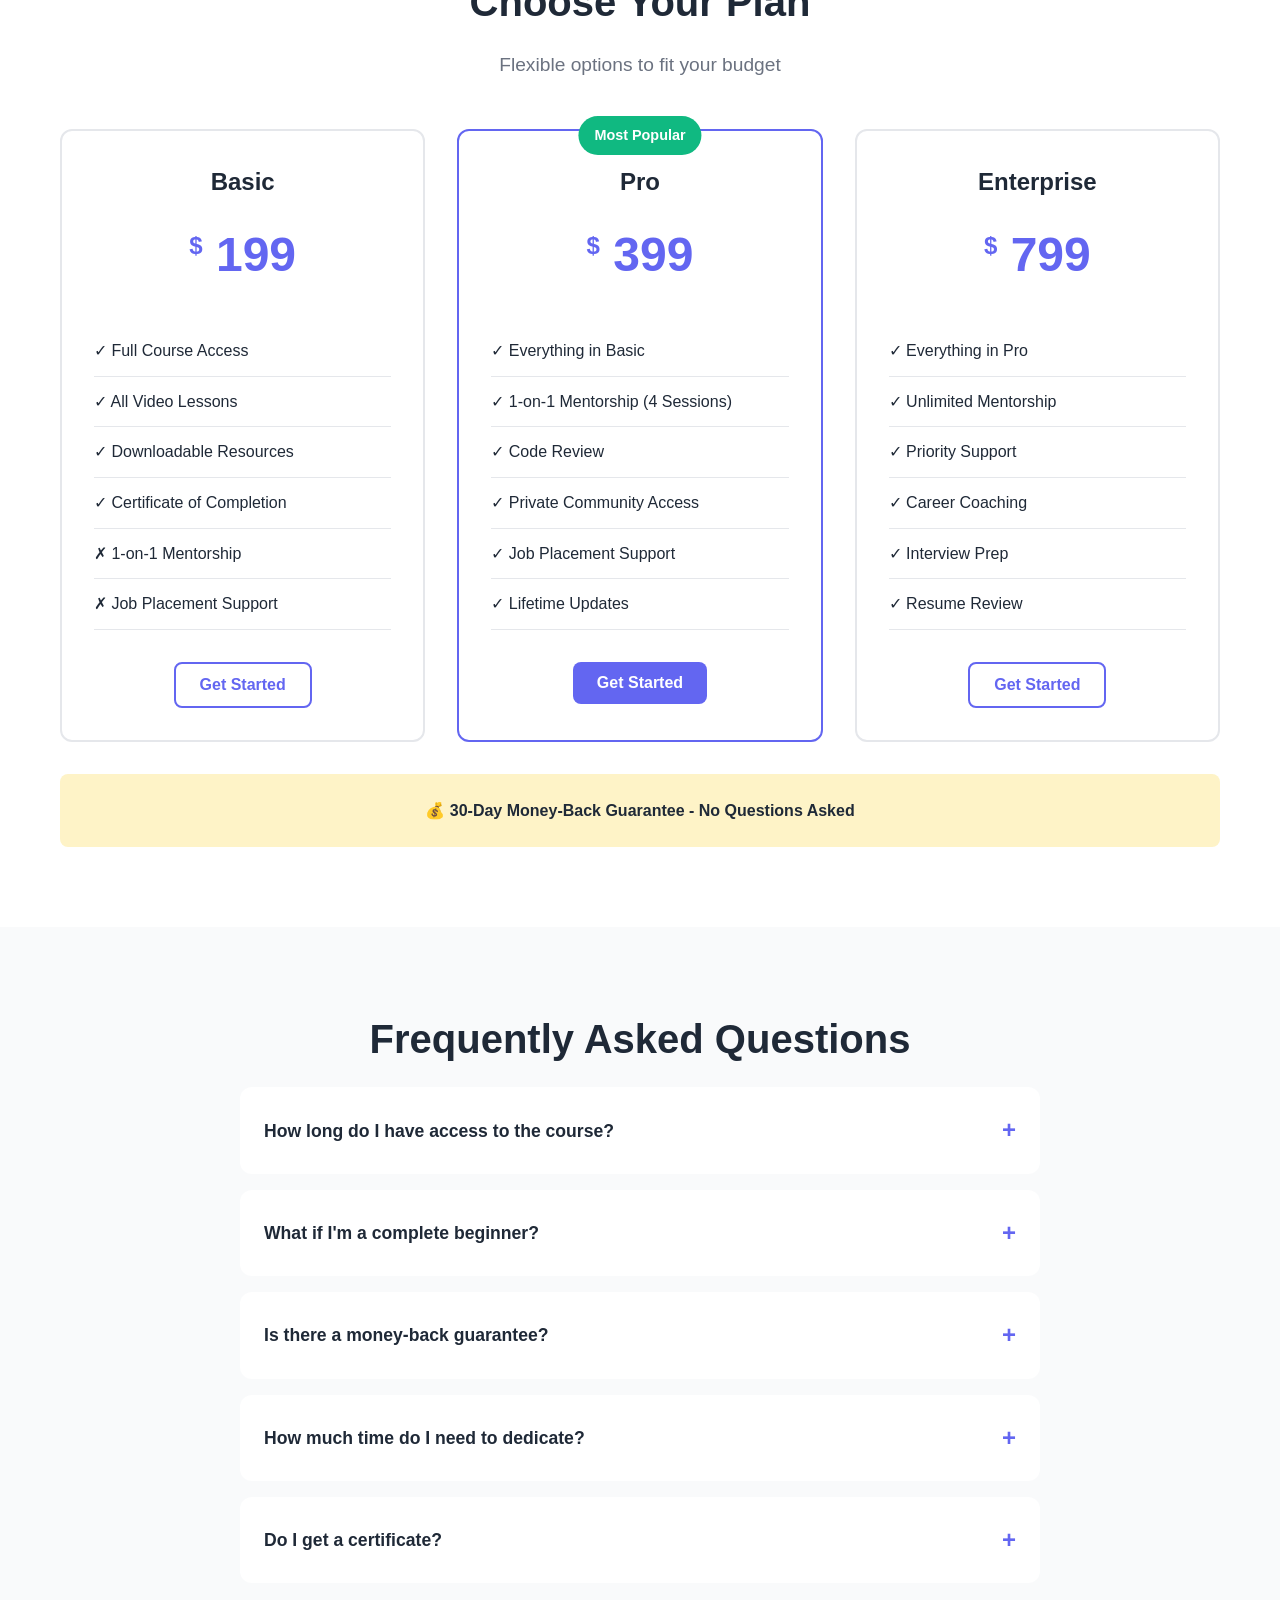
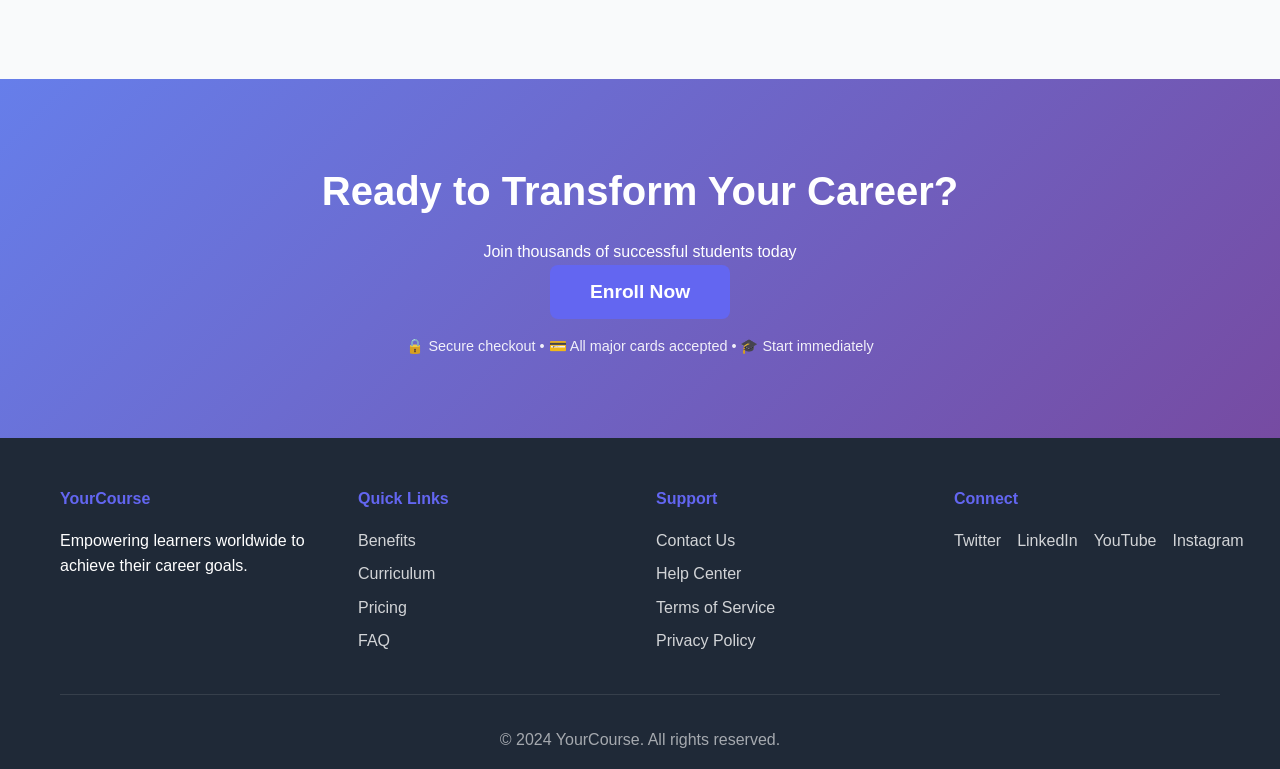
==== commit 26d8b3f7: "Add comprehensive course content page with Lorem Ipsum - Create course.html with full learning platf" ====
--- a/index.html
+++ b/index.html
@@ -37,7 +37,7 @@
                 <p class="hero-subtitle">Master the skills that top companies are hiring for. Join 10,000+ successful students who've advanced their careers.</p>
                 <div class="hero-cta">
                     <button class="cta-button primary">Start Learning Today</button>
-                    <button class="cta-button secondary">Watch Preview</button>
+                    <a href="course.html" class="cta-button secondary" style="text-decoration: none; display: inline-block;">Preview Course</a>
                 </div>
                 <div class="hero-stats">
                     <div class="stat">
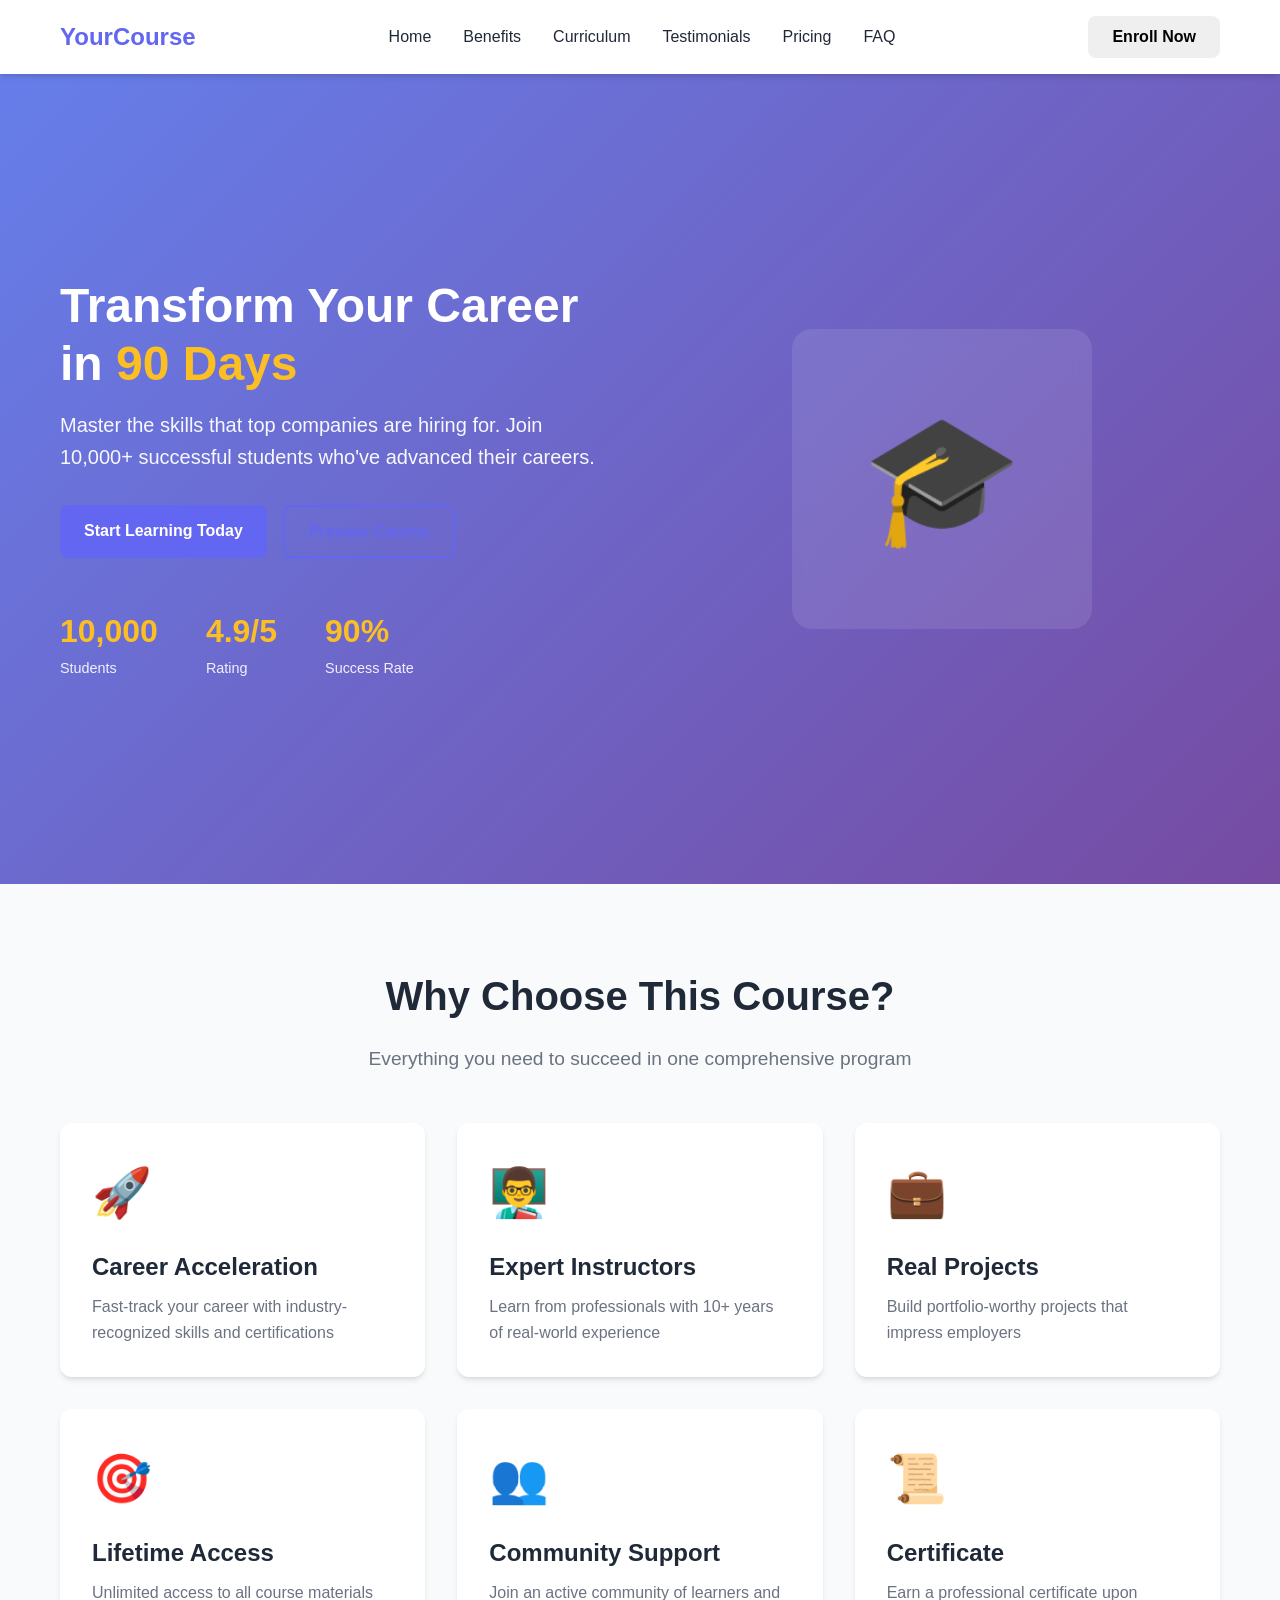
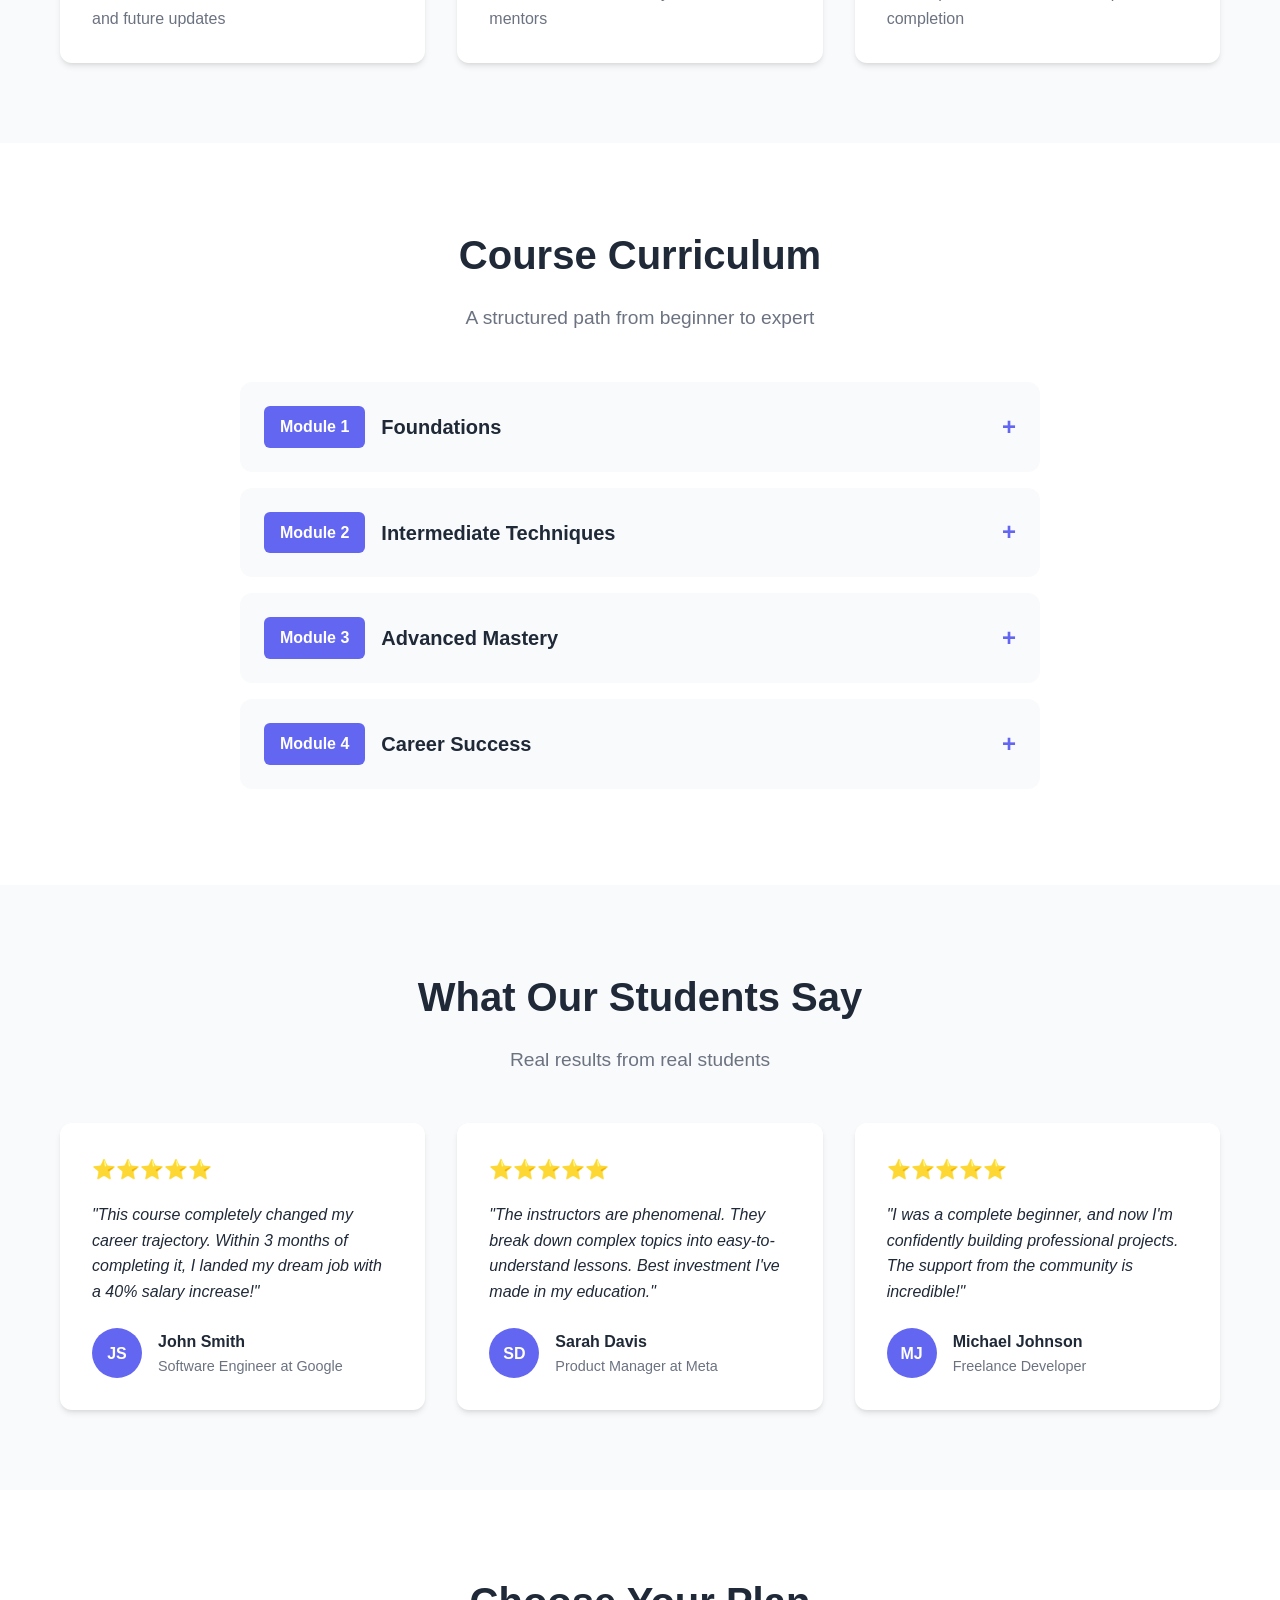
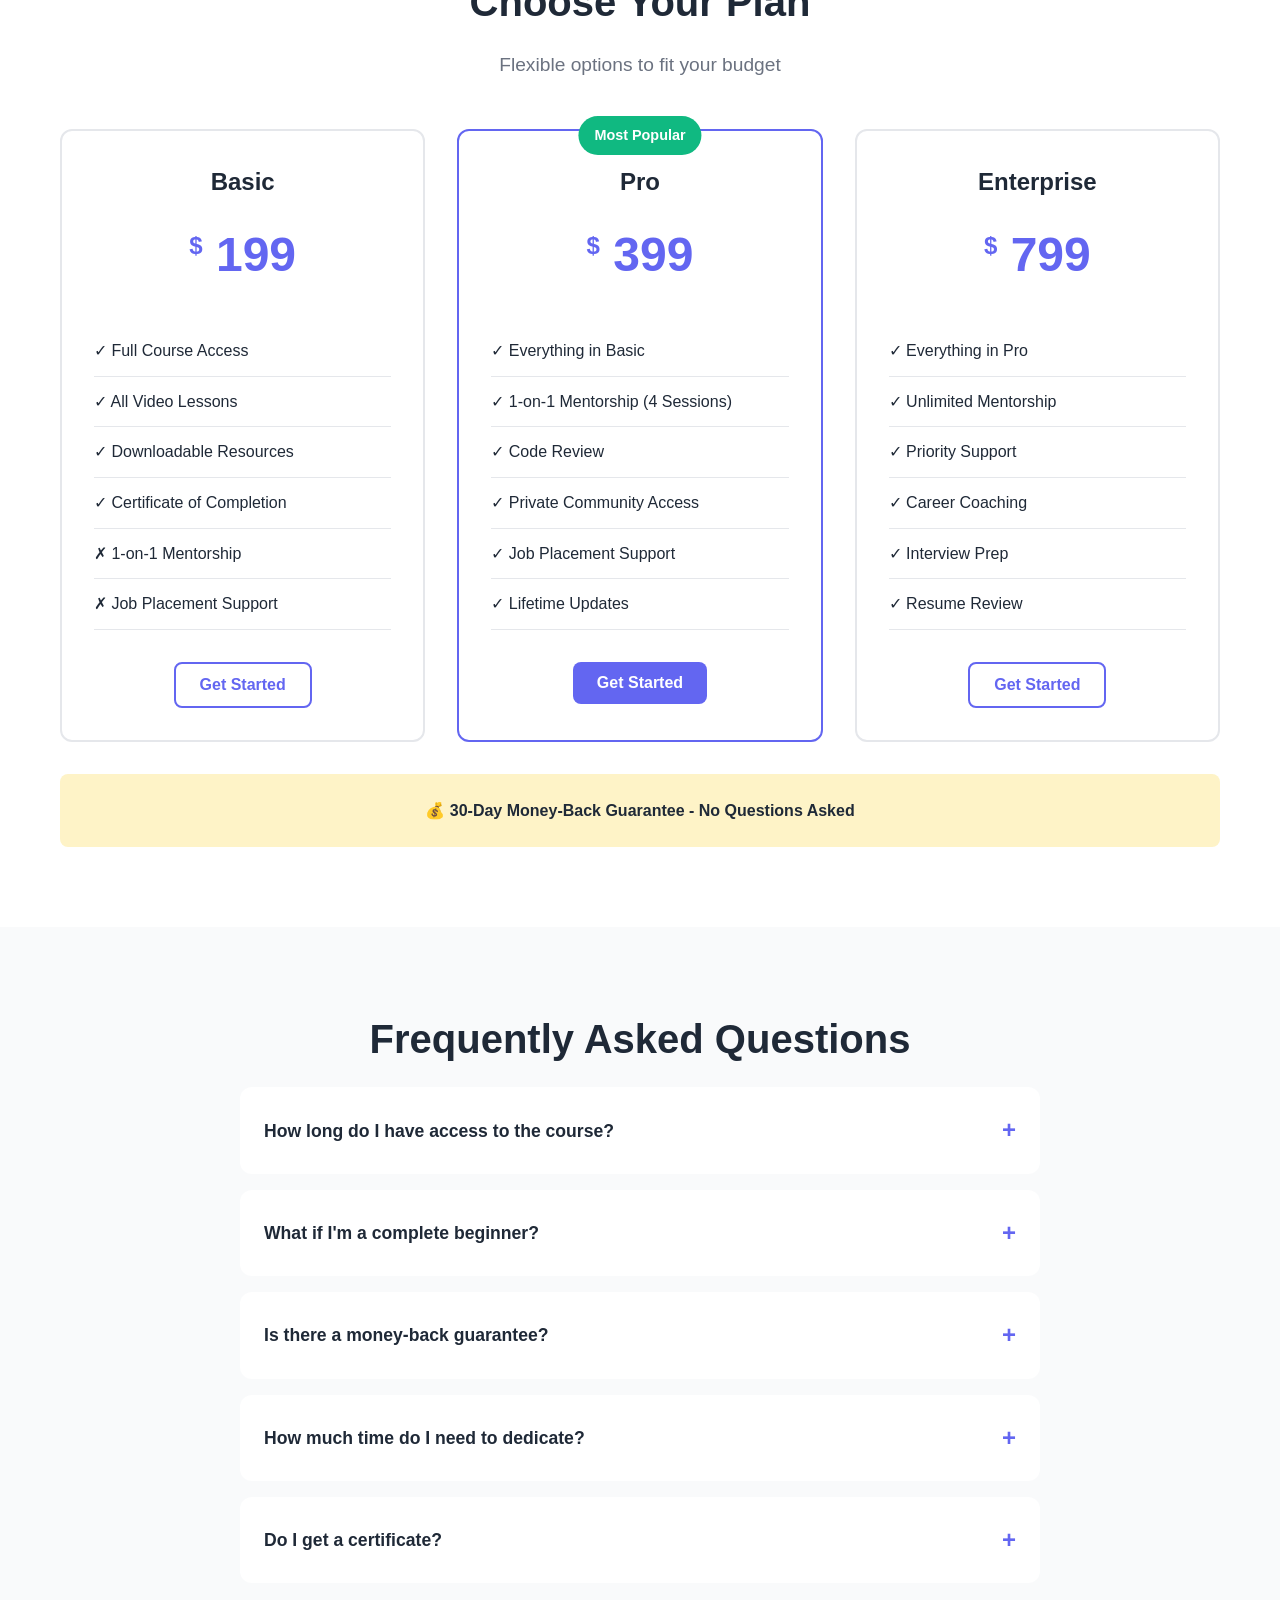
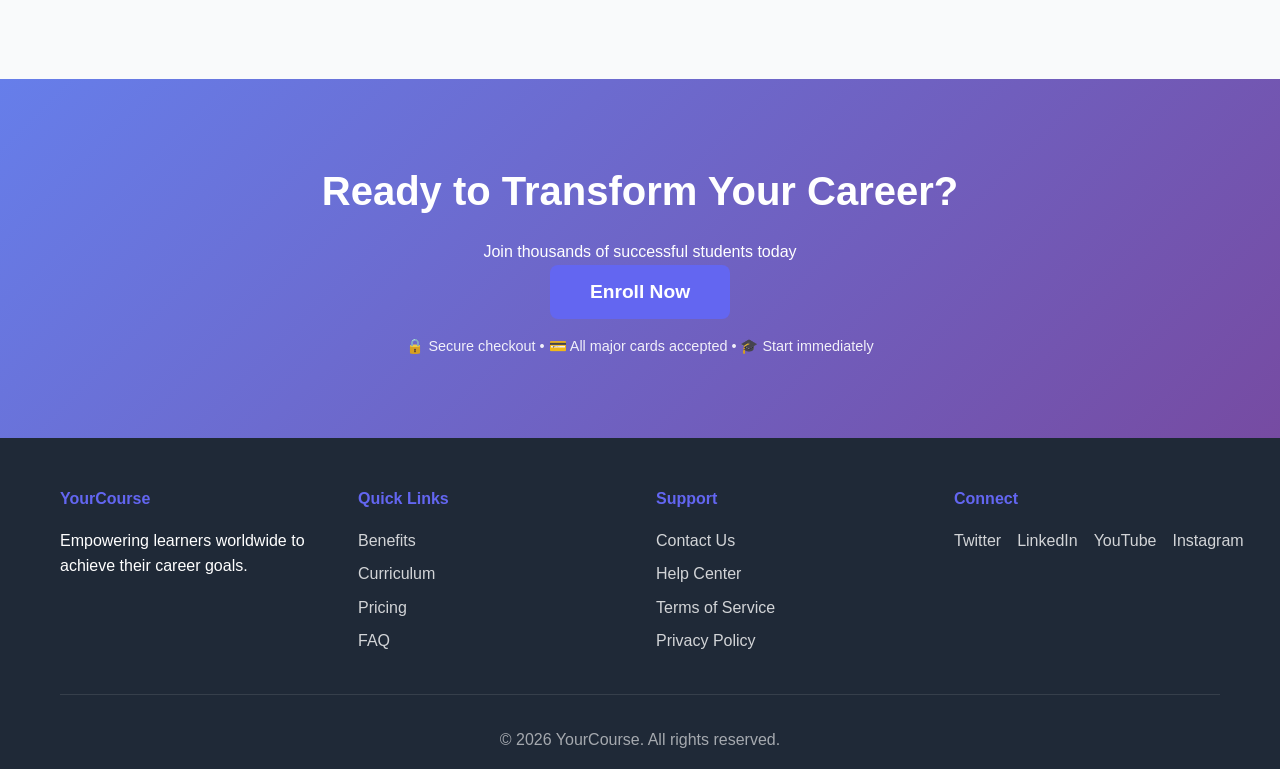
==== commit 3190c911: "Transform into production-ready site with Stripe integration MAJOR FEATURES ADDED: =================" ====
--- a/index.html
+++ b/index.html
@@ -6,6 +6,7 @@
     <meta name="description" content="Transform your career with our comprehensive course. Learn from industry experts and master in-demand skills.">
     <title>Master Your Skills - Professional Course</title>
     <link rel="stylesheet" href="styles.css">
+    <script src="config.js"></script>
 </head>
 <body>
     <!-- Navigation -->
@@ -376,7 +377,7 @@
                 </div>
             </div>
             <div class="footer-bottom">
-                <p>&copy; 2024 YourCourse. All rights reserved.</p>
+                <p id="copyright-text">&copy; 2024 YourCourse. All rights reserved.</p>
             </div>
         </div>
     </footer>
